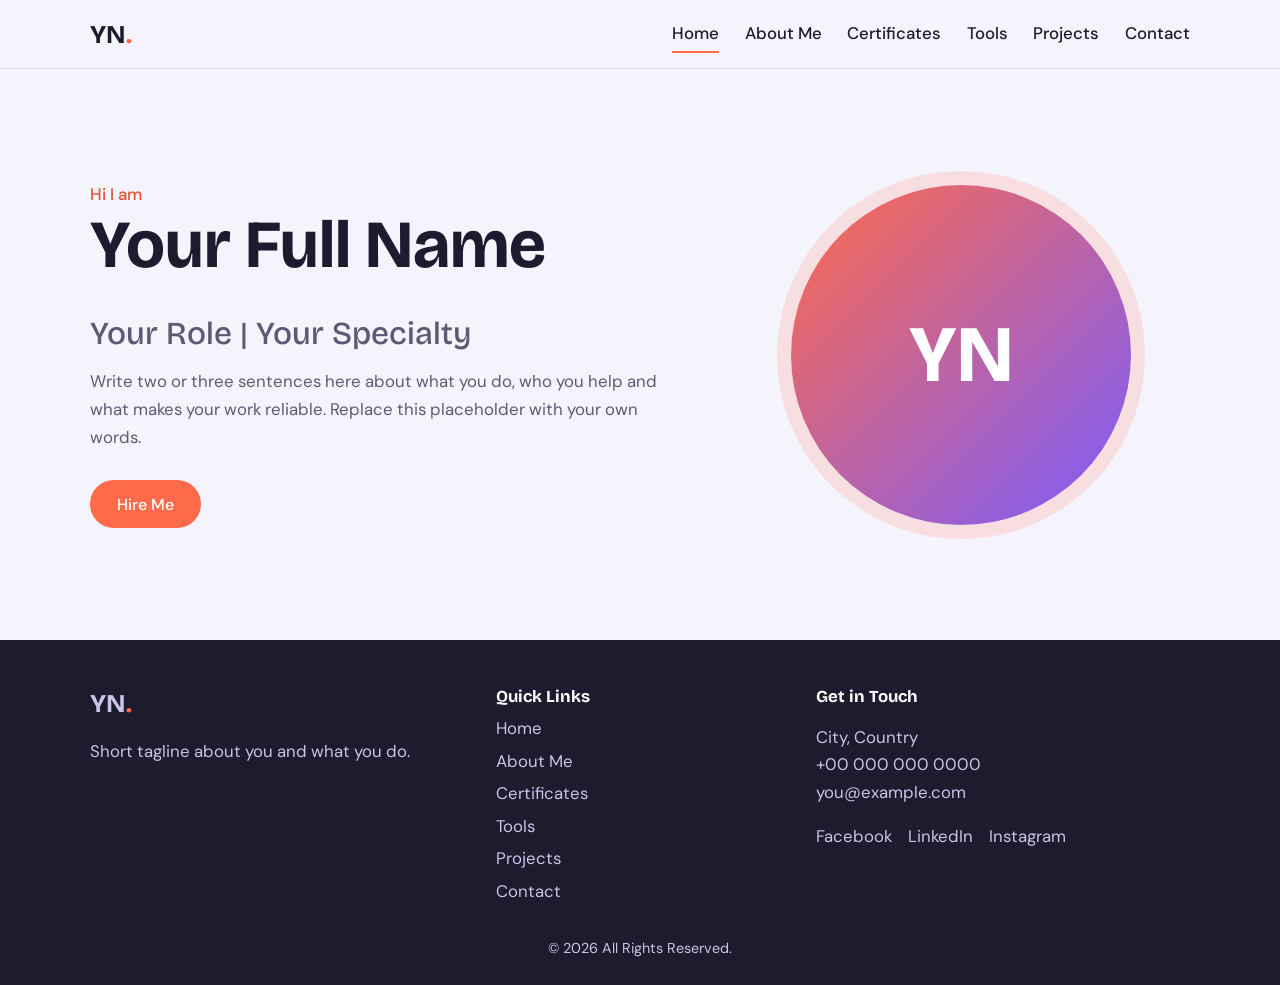
==== index.html @ d8b40ead "vaportfolio v1" ====
<!DOCTYPE html>
<html lang="en"><head><meta charset="UTF-8"><meta name="viewport" content="width=device-width, initial-scale=1">
<title>Home | Your Name – Portfolio</title>
<link rel="preconnect" href="https://fonts.googleapis.com"><link rel="preconnect" href="https://fonts.gstatic.com" crossorigin>
<link href="https://fonts.googleapis.com/css2?family=Bricolage+Grotesque:wght@500;700&family=DM+Sans:wght@400;500&display=swap" rel="stylesheet">
<link rel="stylesheet" href="styles.css"></head>
<body>
<header class="site-header"><div class="wrap bar">
<a class="logo" href="index.html">YN<span>.</span></a>
<button class="nav-toggle" aria-expanded="false" aria-controls="nav">Menu</button>
<nav id="nav" class="nav"><a href="index.html" class="active" aria-current="page">Home</a><a href="about.html">About Me</a><a href="certificates.html">Certificates</a><a href="services.html">Tools</a><a href="project.html">Projects</a><a href="contact.html">Contact</a></nav></div></header>
<main><section class="hero"><div class="wrap hero-grid"><div>
<p class="hi">Hi I am</p><h1>Your Full Name</h1><h2>Your Role | Your Specialty</h2>
<p class="lead">Write two or three sentences here about what you do, who you help and what makes your work reliable. Replace this placeholder with your own words.</p>
<a class="btn" href="contact.html">Hire Me</a></div>
<div class="avatar" role="img" aria-label="Profile photo placeholder"><span>YN</span></div></div></section></main>
<footer class="site-footer"><div class="wrap foot">
<div><a class="logo" href="index.html">YN<span>.</span></a><p>Short tagline about you and what you do.</p></div>
<div><h4>Quick Links</h4><nav class="flinks"><a href="index.html">Home</a><a href="about.html">About Me</a><a href="certificates.html">Certificates</a><a href="services.html">Tools</a><a href="project.html">Projects</a><a href="contact.html">Contact</a></nav></div>
<div><h4>Get in Touch</h4><p>City, Country<br>+00 000 000 0000<br>you@example.com</p>
<p class="social"><a href="#">Facebook</a> <a href="#">LinkedIn</a> <a href="#">Instagram</a></p></div>
</div><p class="copy">&copy; <span id="year"></span> All Rights Reserved.</p></footer>
<script src="main.js"></script></body></html>
---- styles.css ----
:root{--ink:#1d1b2e;--accent:#ff6b4a;--accent-d:#e5512f;--bg:#f5f3fb;--card:#fff;--muted:#5d5a75;--line:#e1ddf0;--head:"Bricolage Grotesque",system-ui,sans-serif;--body:"DM Sans",system-ui,sans-serif}
*{box-sizing:border-box}html{scroll-behavior:smooth}
body{margin:0;font:400 1.05rem/1.65 var(--body);color:var(--ink);background:var(--bg)}
a{color:inherit}:focus-visible{outline:3px solid var(--accent);outline-offset:3px}
.wrap{width:min(1100px,100% - 2.5rem);margin-inline:auto}
h1,h2,h3,h4{font-family:var(--head);line-height:1.1;margin:0 0 .5em}
h1{font-size:clamp(2.4rem,6vw,4.2rem)}h2{font-size:clamp(1.4rem,3vw,2rem)}h3{font-size:1.2rem}
.btn{display:inline-block;background:var(--accent);color:#fff;font:500 1rem var(--body);padding:.85rem 1.7rem;border:0;border-radius:999px;text-decoration:none;cursor:pointer;transition:background .2s,transform .2s}
.btn:hover{background:var(--accent-d);transform:translateY(-2px)}
.site-header{position:sticky;top:0;z-index:20;background:rgba(245,243,251,.9);backdrop-filter:blur(8px);border-bottom:1px solid var(--line)}
.bar{display:flex;align-items:center;justify-content:space-between;min-height:68px}
.logo{font:700 1.6rem var(--head);text-decoration:none}.logo span{color:var(--accent)}
.nav{display:flex;gap:1.6rem}.nav a{text-decoration:none;font-weight:500;position:relative;padding:.2rem 0}
.nav a::after{content:"";position:absolute;left:0;right:0;bottom:-2px;height:2px;background:var(--accent);transform:scaleX(0);transform-origin:left;transition:transform .3s}
.nav a:hover::after,.nav a.active::after{transform:scaleX(1)}
.nav-toggle{display:none;background:none;border:1px solid var(--ink);border-radius:8px;padding:.4rem .9rem;font:500 .95rem var(--body)}
.hero{padding:clamp(3rem,9vw,7rem) 0}
.hero-grid{display:grid;grid-template-columns:1.3fr 1fr;gap:3rem;align-items:center}
.hi{font-weight:500;color:var(--accent-d);margin:0}.hero h2{color:var(--muted);font-weight:500}
.lead{max-width:52ch;color:var(--muted);margin-bottom:1.8rem}
.avatar{justify-self:center;width:min(340px,70vw);aspect-ratio:1;border-radius:50%;background:linear-gradient(135deg,var(--accent),#7a5cff);display:grid;place-items:center;color:#fff;font:700 5rem var(--head);box-shadow:0 0 0 14px rgba(255,107,74,.15);animation:float 6s ease-in-out infinite}
@keyframes float{50%{transform:translateY(-14px)}}
.page-head{background:var(--ink);color:#fff;padding:3.5rem 0}.page-head p{margin:0;color:#c9c5e6}
.section{padding:4rem 0}
.two{display:grid;grid-template-columns:1fr 1fr;gap:3rem}
.grid{display:grid;grid-template-columns:repeat(3,1fr);gap:1.5rem}
.card{background:var(--card);border:1px solid var(--line);border-radius:14px;padding:1rem 1rem 1.4rem;transition:transform .25s,box-shadow .25s}
.card:hover{transform:translateY(-6px);box-shadow:0 14px 30px rgba(29,27,46,.12)}
.thumb{aspect-ratio:16/10;border-radius:10px;background:linear-gradient(135deg,#e9e4ff,#ffd9cf);margin-bottom:1rem}
.card p{margin:0;color:var(--muted)}
.chips{list-style:none;display:flex;flex-wrap:wrap;gap:.6rem;padding:0;margin:0}
.chips li{background:var(--card);border:1px solid var(--line);border-radius:999px;padding:.4rem 1rem}
form{display:grid;gap:1rem;background:var(--card);padding:1.8rem;border-radius:14px;border:1px solid var(--line)}
label{display:grid;gap:.3rem;font-weight:500}
input,textarea{font:inherit;padding:.7rem .8rem;border:1px solid #b9b3d6;border-radius:8px}
input:focus,textarea:focus{outline:none;border-color:var(--ink);box-shadow:0 0 0 4px rgba(255,107,74,.3)}
input[aria-invalid="true"],textarea[aria-invalid="true"]{border-color:#b3261e}
.note{margin:0;min-height:1.4em;color:var(--muted)}
.site-footer{background:var(--ink);color:#c9c5e6;padding:3rem 0 1.5rem}
.foot{display:grid;grid-template-columns:1.3fr 1fr 1.3fr;gap:2rem}.foot h4{color:#fff}
.flinks{display:grid;gap:.3rem}.flinks a,.social a{text-decoration:none}.flinks a:hover,.social a:hover{color:var(--accent)}
.social{display:flex;gap:1rem}.copy{text-align:center;margin:2rem 0 0;font-size:.9rem}
.js .reveal{opacity:0;transform:translateY(24px);transition:opacity .6s,transform .6s;transition-delay:calc(var(--i,0)*90ms)}
.js .reveal.in{opacity:1;transform:none}
@media(max-width:860px){.hero-grid,.two,.foot{grid-template-columns:1fr}.grid{grid-template-columns:repeat(2,1fr)}
.nav-toggle{display:block}.nav{display:none;position:absolute;left:0;right:0;top:68px;background:var(--bg);flex-direction:column;padding:1rem 1.25rem;border-bottom:1px solid var(--line)}.nav.open{display:flex}}
@media(max-width:560px){.grid{grid-template-columns:1fr}}
@media(prefers-reduced-motion:reduce){.avatar{animation:none}.js .reveal{opacity:1;transform:none;transition:none}}
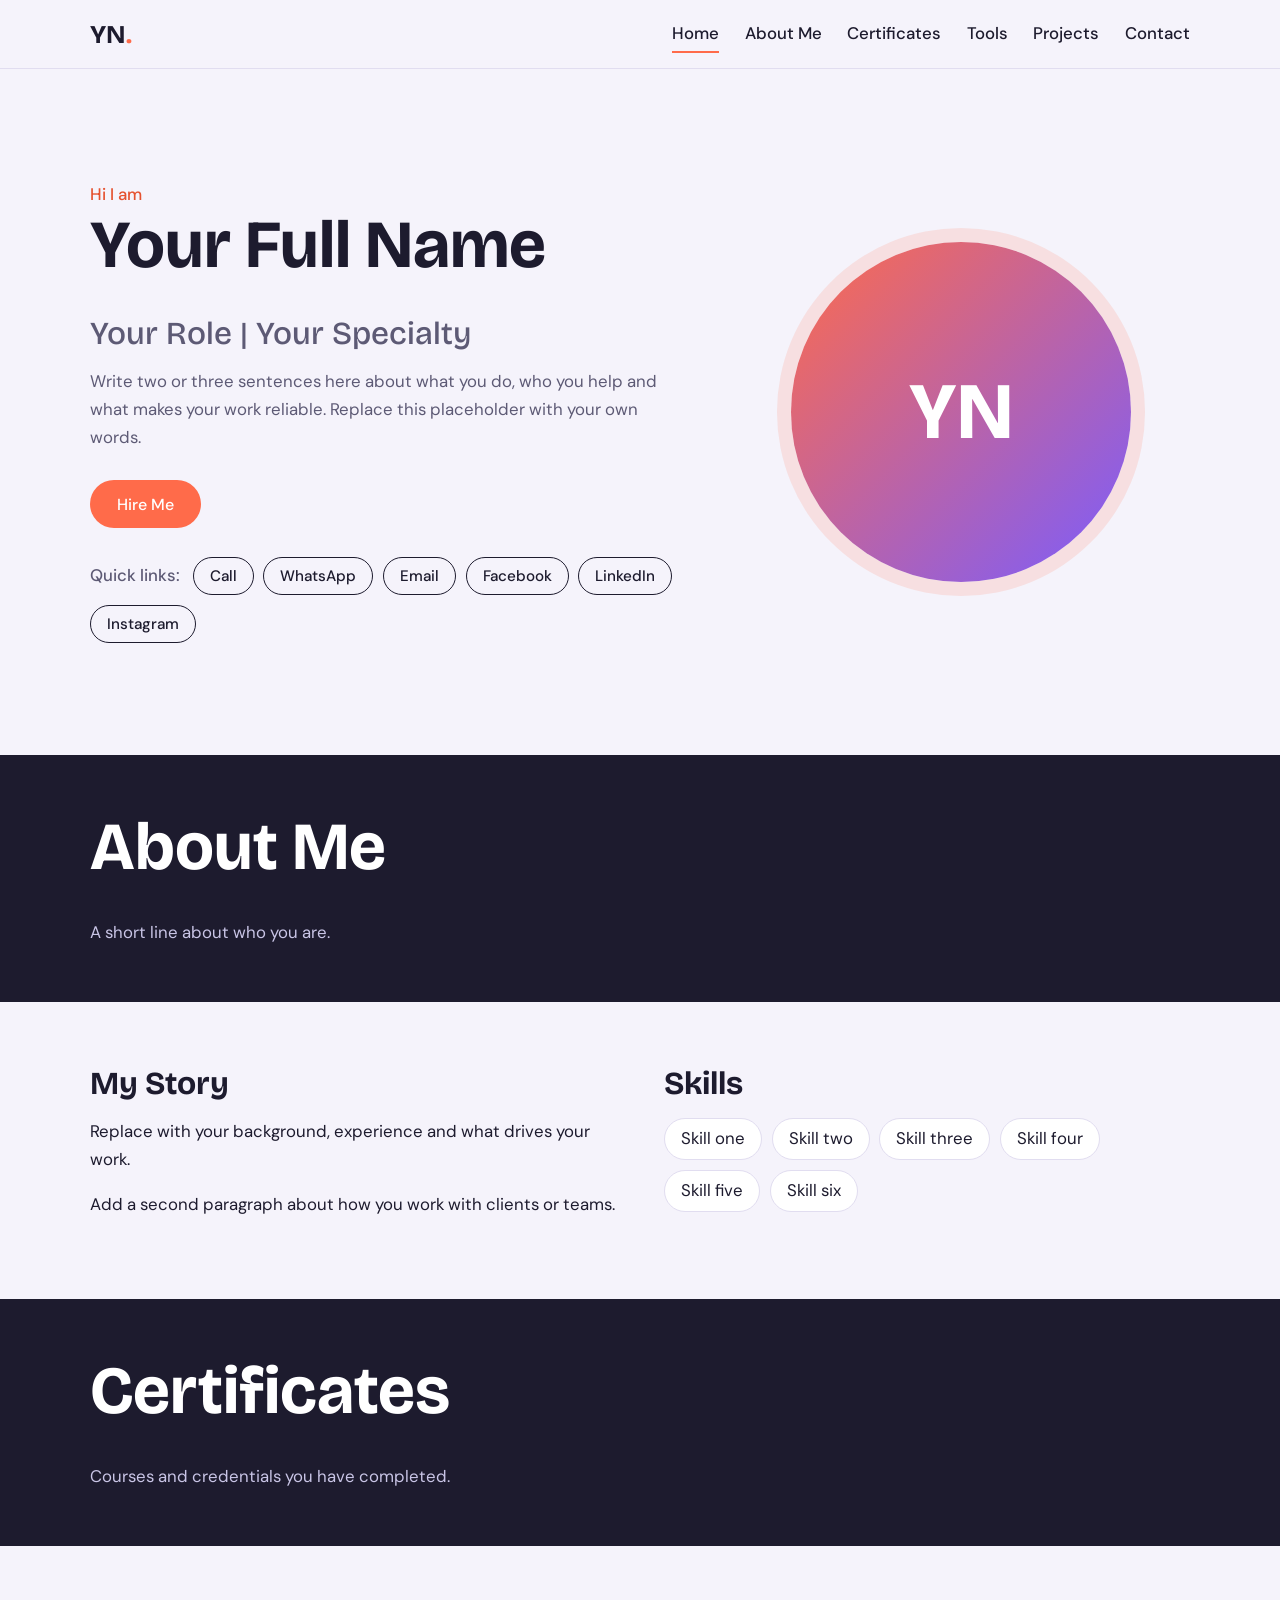
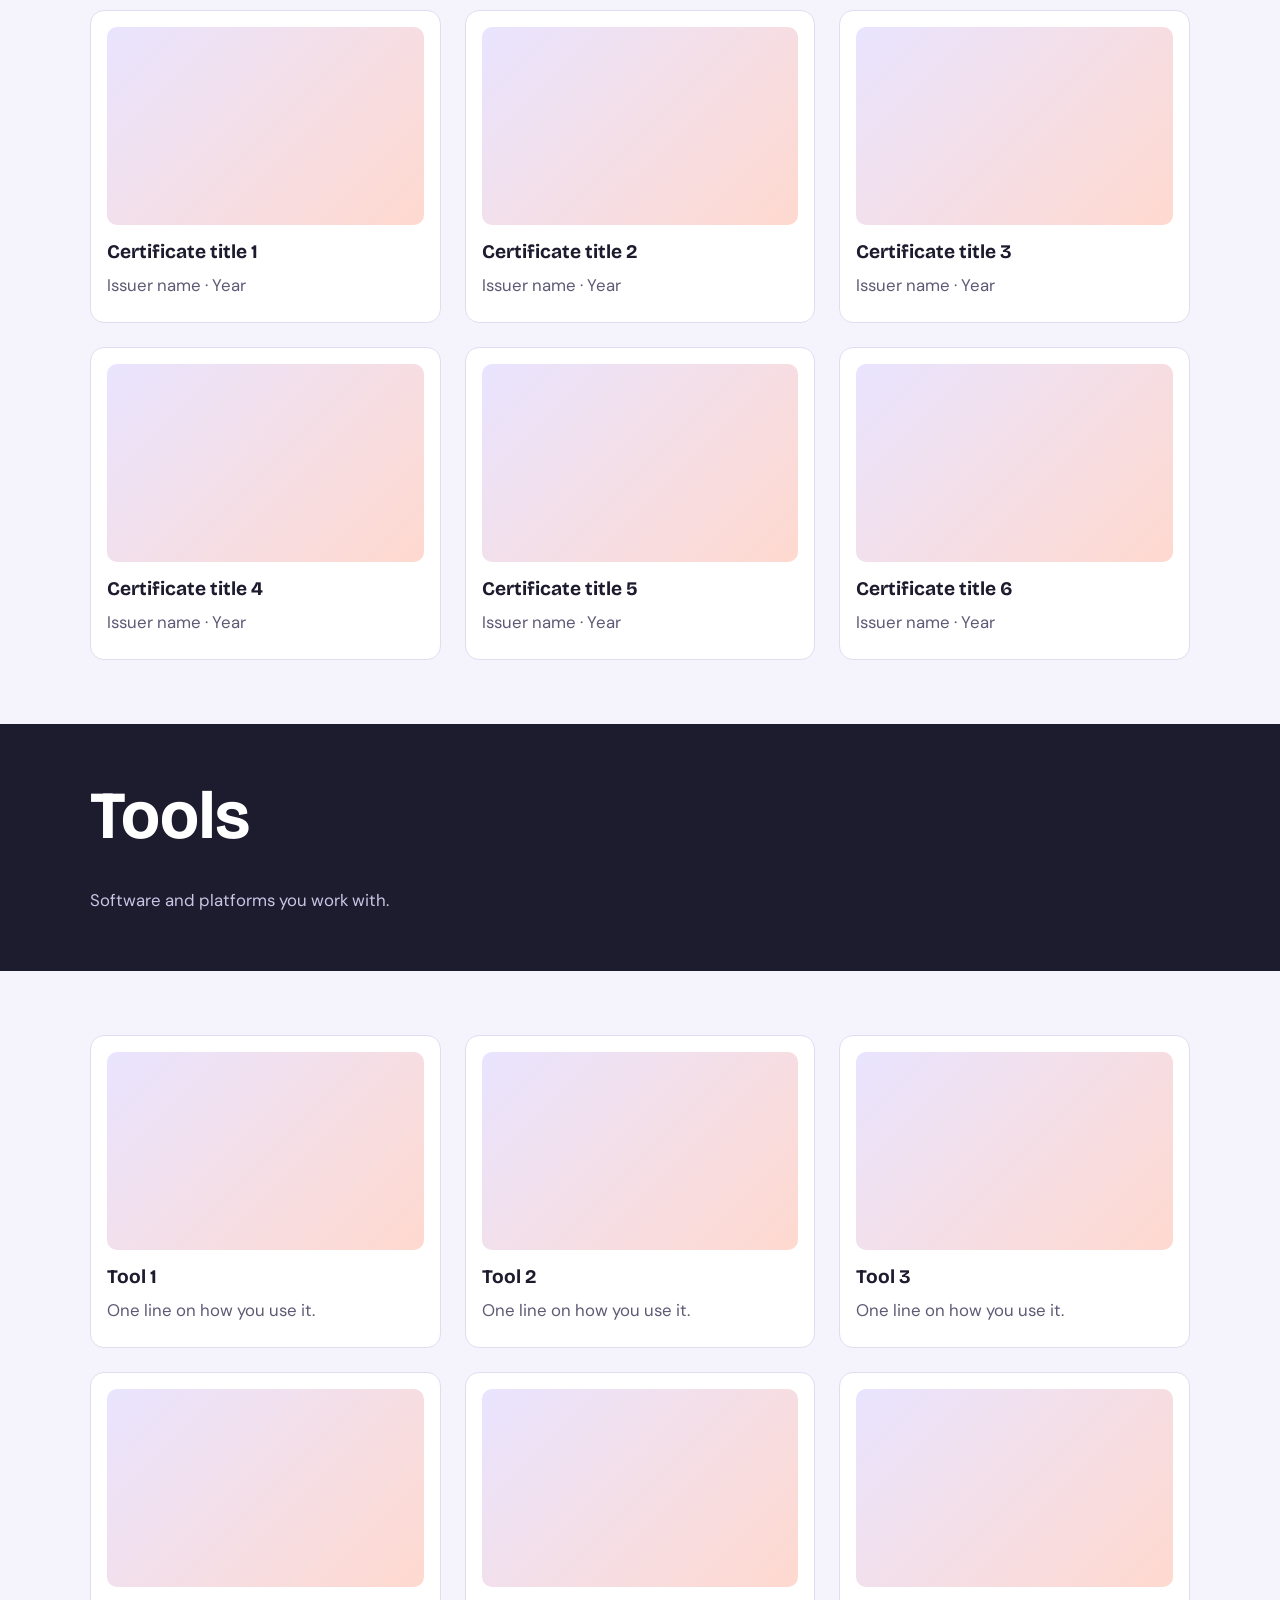
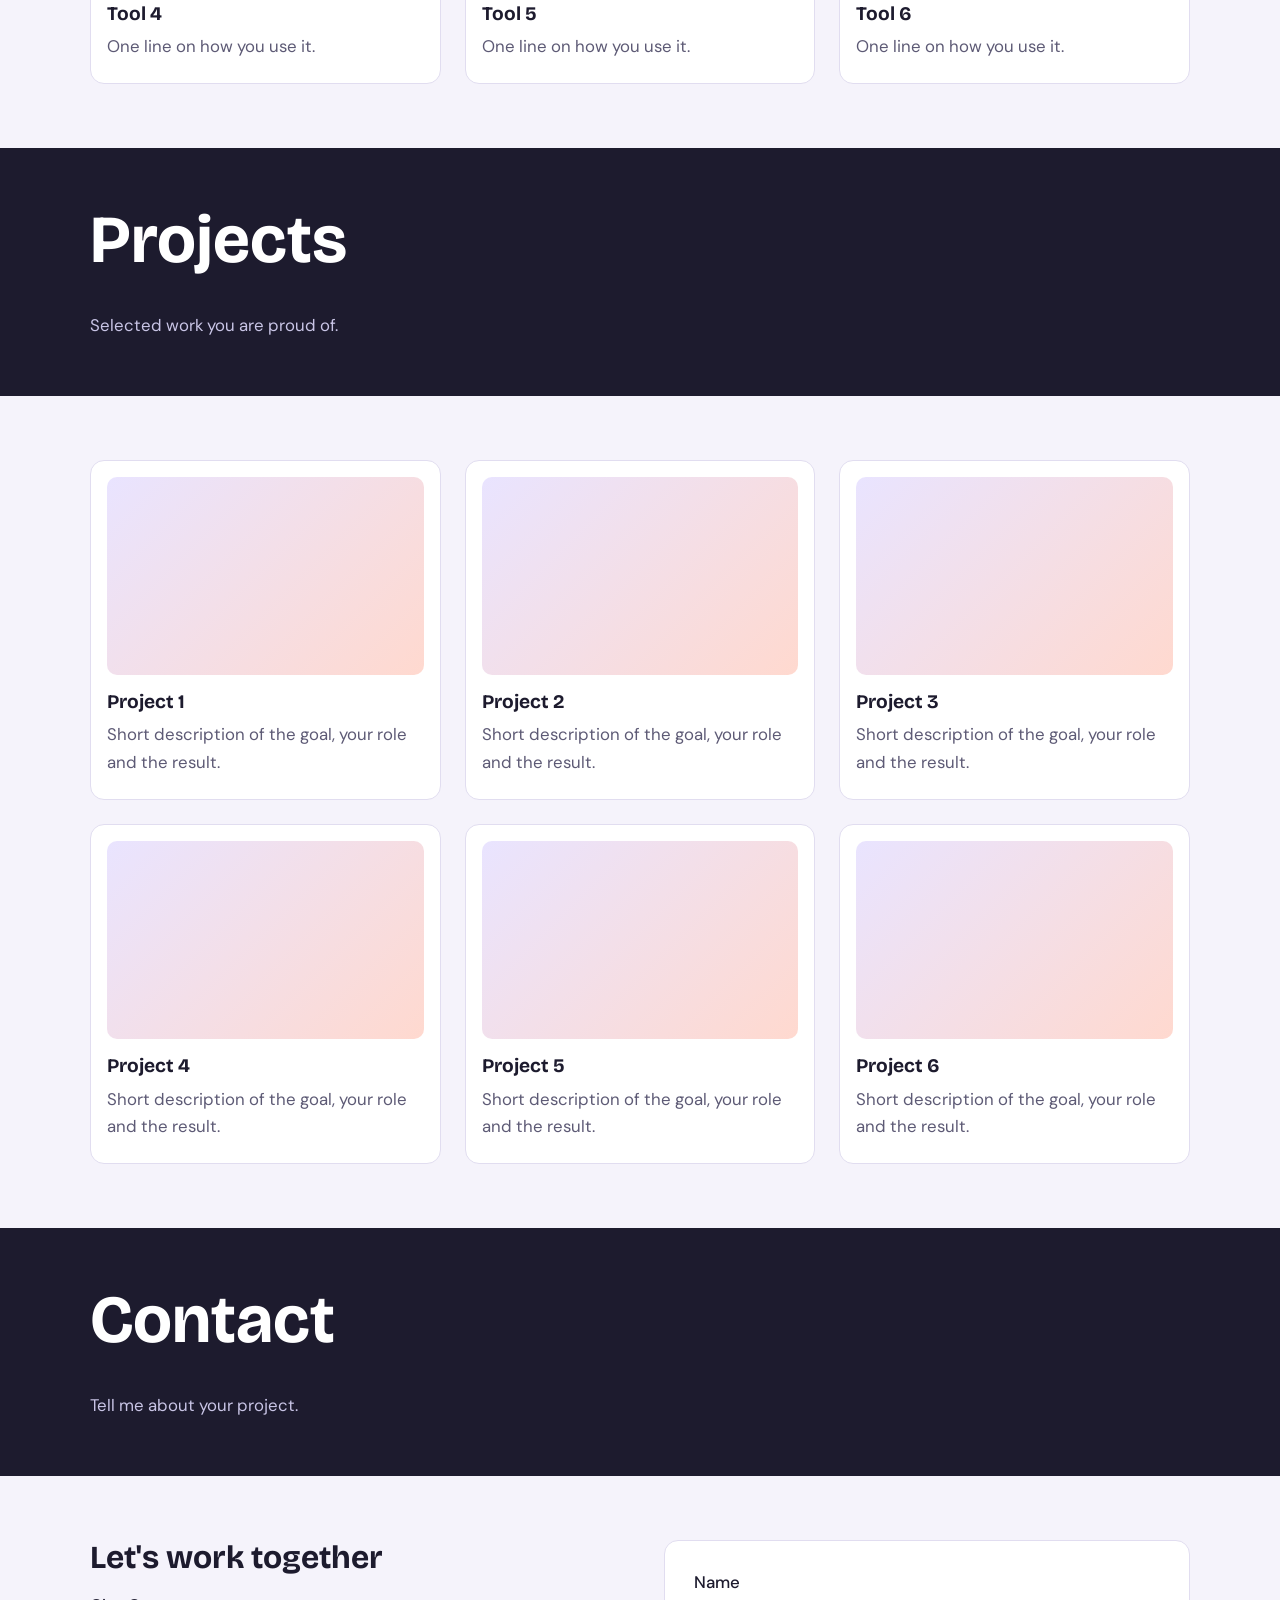
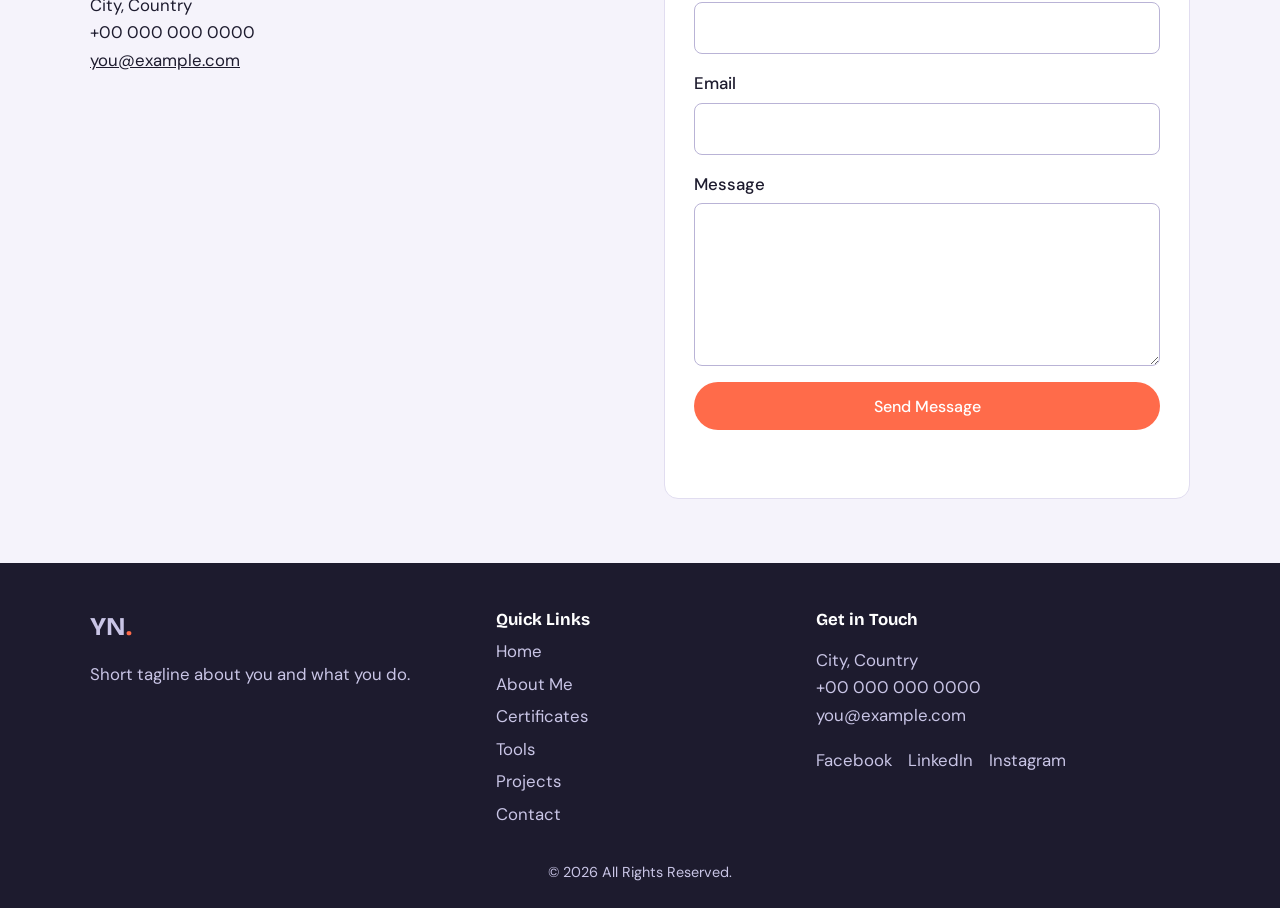
==== commit 62f8b29e: "vaportfolio v1" ====
--- a/index.html
+++ b/index.html
@@ -6,17 +6,31 @@
 <link rel="stylesheet" href="styles.css"></head>
 <body>
 <header class="site-header"><div class="wrap bar">
-<a class="logo" href="index.html">YN<span>.</span></a>
+<a class="logo" href="#home">YN<span>.</span></a>
 <button class="nav-toggle" aria-expanded="false" aria-controls="nav">Menu</button>
-<nav id="nav" class="nav"><a href="index.html" class="active" aria-current="page">Home</a><a href="about.html">About Me</a><a href="certificates.html">Certificates</a><a href="services.html">Tools</a><a href="project.html">Projects</a><a href="contact.html">Contact</a></nav></div></header>
-<main><section class="hero"><div class="wrap hero-grid"><div>
+<nav id="nav" class="nav"><a href="#home" class="active">Home</a><a href="#about">About Me</a><a href="#certificates">Certificates</a><a href="#tools">Tools</a><a href="#projects">Projects</a><a href="#contact">Contact</a></nav></div></header>
+<main><section class="hero" id="home"><div class="wrap hero-grid"><div>
 <p class="hi">Hi I am</p><h1>Your Full Name</h1><h2>Your Role | Your Specialty</h2>
 <p class="lead">Write two or three sentences here about what you do, who you help and what makes your work reliable. Replace this placeholder with your own words.</p>
-<a class="btn" href="contact.html">Hire Me</a></div>
-<div class="avatar" role="img" aria-label="Profile photo placeholder"><span>YN</span></div></div></section></main>
+<a class="btn" href="#contact">Hire Me</a>
+<div class="quick" aria-label="Quick links"><span>Quick links:</span>
+<a href="tel:+000000000000">Call</a>
+<a href="https://wa.me/000000000000" target="_blank" rel="noopener">WhatsApp</a>
+<a href="mailto:you@example.com">Email</a>
+<a href="https://facebook.com/" target="_blank" rel="noopener">Facebook</a>
+<a href="https://linkedin.com/" target="_blank" rel="noopener">LinkedIn</a>
+<a href="https://instagram.com/" target="_blank" rel="noopener">Instagram</a></div></div>
+<div class="avatar" role="img" aria-label="Profile photo placeholder"><span>YN</span></div></div></section>
+<div id="about"><section class="page-head"><div class="wrap"><h1>About Me</h1><p>A short line about who you are.</p></div></section><section class="section"><div class="wrap two"><div><h2>My Story</h2><p>Replace with your background, experience and what drives your work.</p><p>Add a second paragraph about how you work with clients or teams.</p></div>
+<div><h2>Skills</h2><ul class="chips"><li>Skill one</li><li>Skill two</li><li>Skill three</li><li>Skill four</li><li>Skill five</li><li>Skill six</li></ul></div></div></section></div>
+<div id="certificates"><section class="page-head"><div class="wrap"><h1>Certificates</h1><p>Courses and credentials you have completed.</p></div></section><section class="section"><div class="wrap grid"><article class="card "><div class="thumb"></div><h3>Certificate title 1</h3><p>Issuer name · Year</p></article><article class="card "><div class="thumb"></div><h3>Certificate title 2</h3><p>Issuer name · Year</p></article><article class="card "><div class="thumb"></div><h3>Certificate title 3</h3><p>Issuer name · Year</p></article><article class="card "><div class="thumb"></div><h3>Certificate title 4</h3><p>Issuer name · Year</p></article><article class="card "><div class="thumb"></div><h3>Certificate title 5</h3><p>Issuer name · Year</p></article><article class="card "><div class="thumb"></div><h3>Certificate title 6</h3><p>Issuer name · Year</p></article></div></section></div>
+<div id="tools"><section class="page-head"><div class="wrap"><h1>Tools</h1><p>Software and platforms you work with.</p></div></section><section class="section"><div class="wrap grid"><article class="card "><div class="thumb"></div><h3>Tool 1</h3><p>One line on how you use it.</p></article><article class="card "><div class="thumb"></div><h3>Tool 2</h3><p>One line on how you use it.</p></article><article class="card "><div class="thumb"></div><h3>Tool 3</h3><p>One line on how you use it.</p></article><article class="card "><div class="thumb"></div><h3>Tool 4</h3><p>One line on how you use it.</p></article><article class="card "><div class="thumb"></div><h3>Tool 5</h3><p>One line on how you use it.</p></article><article class="card "><div class="thumb"></div><h3>Tool 6</h3><p>One line on how you use it.</p></article></div></section></div>
+<div id="projects"><section class="page-head"><div class="wrap"><h1>Projects</h1><p>Selected work you are proud of.</p></div></section><section class="section"><div class="wrap grid"><article class="card "><div class="thumb"></div><h3>Project 1</h3><p>Short description of the goal, your role and the result.</p></article><article class="card "><div class="thumb"></div><h3>Project 2</h3><p>Short description of the goal, your role and the result.</p></article><article class="card "><div class="thumb"></div><h3>Project 3</h3><p>Short description of the goal, your role and the result.</p></article><article class="card "><div class="thumb"></div><h3>Project 4</h3><p>Short description of the goal, your role and the result.</p></article><article class="card "><div class="thumb"></div><h3>Project 5</h3><p>Short description of the goal, your role and the result.</p></article><article class="card "><div class="thumb"></div><h3>Project 6</h3><p>Short description of the goal, your role and the result.</p></article></div></section></div>
+<div id="contact"><section class="page-head"><div class="wrap"><h1>Contact</h1><p>Tell me about your project.</p></div></section><section class="section"><div class="wrap two"><div><h2>Let's work together</h2><p>City, Country<br>+00 000 000 0000<br><a href="mailto:you@example.com">you@example.com</a></p></div>
+<form id="contact-form" novalidate><label>Name<input name="name" required></label><label>Email<input name="email" type="email" required></label><label>Message<textarea name="message" rows="5" required></textarea></label><button class="btn" type="submit">Send Message</button><p id="form-note" class="note" role="status"></p></form></div></section></div></main>
 <footer class="site-footer"><div class="wrap foot">
-<div><a class="logo" href="index.html">YN<span>.</span></a><p>Short tagline about you and what you do.</p></div>
-<div><h4>Quick Links</h4><nav class="flinks"><a href="index.html">Home</a><a href="about.html">About Me</a><a href="certificates.html">Certificates</a><a href="services.html">Tools</a><a href="project.html">Projects</a><a href="contact.html">Contact</a></nav></div>
+<div><a class="logo" href="#home">YN<span>.</span></a><p>Short tagline about you and what you do.</p></div>
+<div><h4>Quick Links</h4><nav class="flinks"><a href="#home">Home</a><a href="#about">About Me</a><a href="#certificates">Certificates</a><a href="#tools">Tools</a><a href="#projects">Projects</a><a href="#contact">Contact</a></nav></div>
 <div><h4>Get in Touch</h4><p>City, Country<br>+00 000 000 0000<br>you@example.com</p>
 <p class="social"><a href="#">Facebook</a> <a href="#">LinkedIn</a> <a href="#">Instagram</a></p></div>
 </div><p class="copy">&copy; <span id="year"></span> All Rights Reserved.</p></footer>
--- a/styles.css
+++ b/styles.css
@@ -46,3 +46,10 @@
 .nav-toggle{display:block}.nav{display:none;position:absolute;left:0;right:0;top:68px;background:var(--bg);flex-direction:column;padding:1rem 1.25rem;border-bottom:1px solid var(--line)}.nav.open{display:flex}}
 @media(max-width:560px){.grid{grid-template-columns:1fr}}
 @media(prefers-reduced-motion:reduce){.avatar{animation:none}.js .reveal{opacity:1;transform:none;transition:none}}
+
+/* One-page quick links */
+html{scroll-padding-top:76px}
+.quick{display:flex;flex-wrap:wrap;align-items:center;gap:.6rem;margin-top:1.8rem}
+.quick span{font-weight:500;color:var(--muted);margin-right:.2rem}
+.quick a{border:1.5px solid var(--ink);border-radius:999px;padding:.35rem 1rem;text-decoration:none;font-weight:500;font-size:.95rem;transition:background .2s,color .2s,transform .2s}
+.quick a:hover{background:var(--ink);color:#fff;transform:translateY(-2px)}
